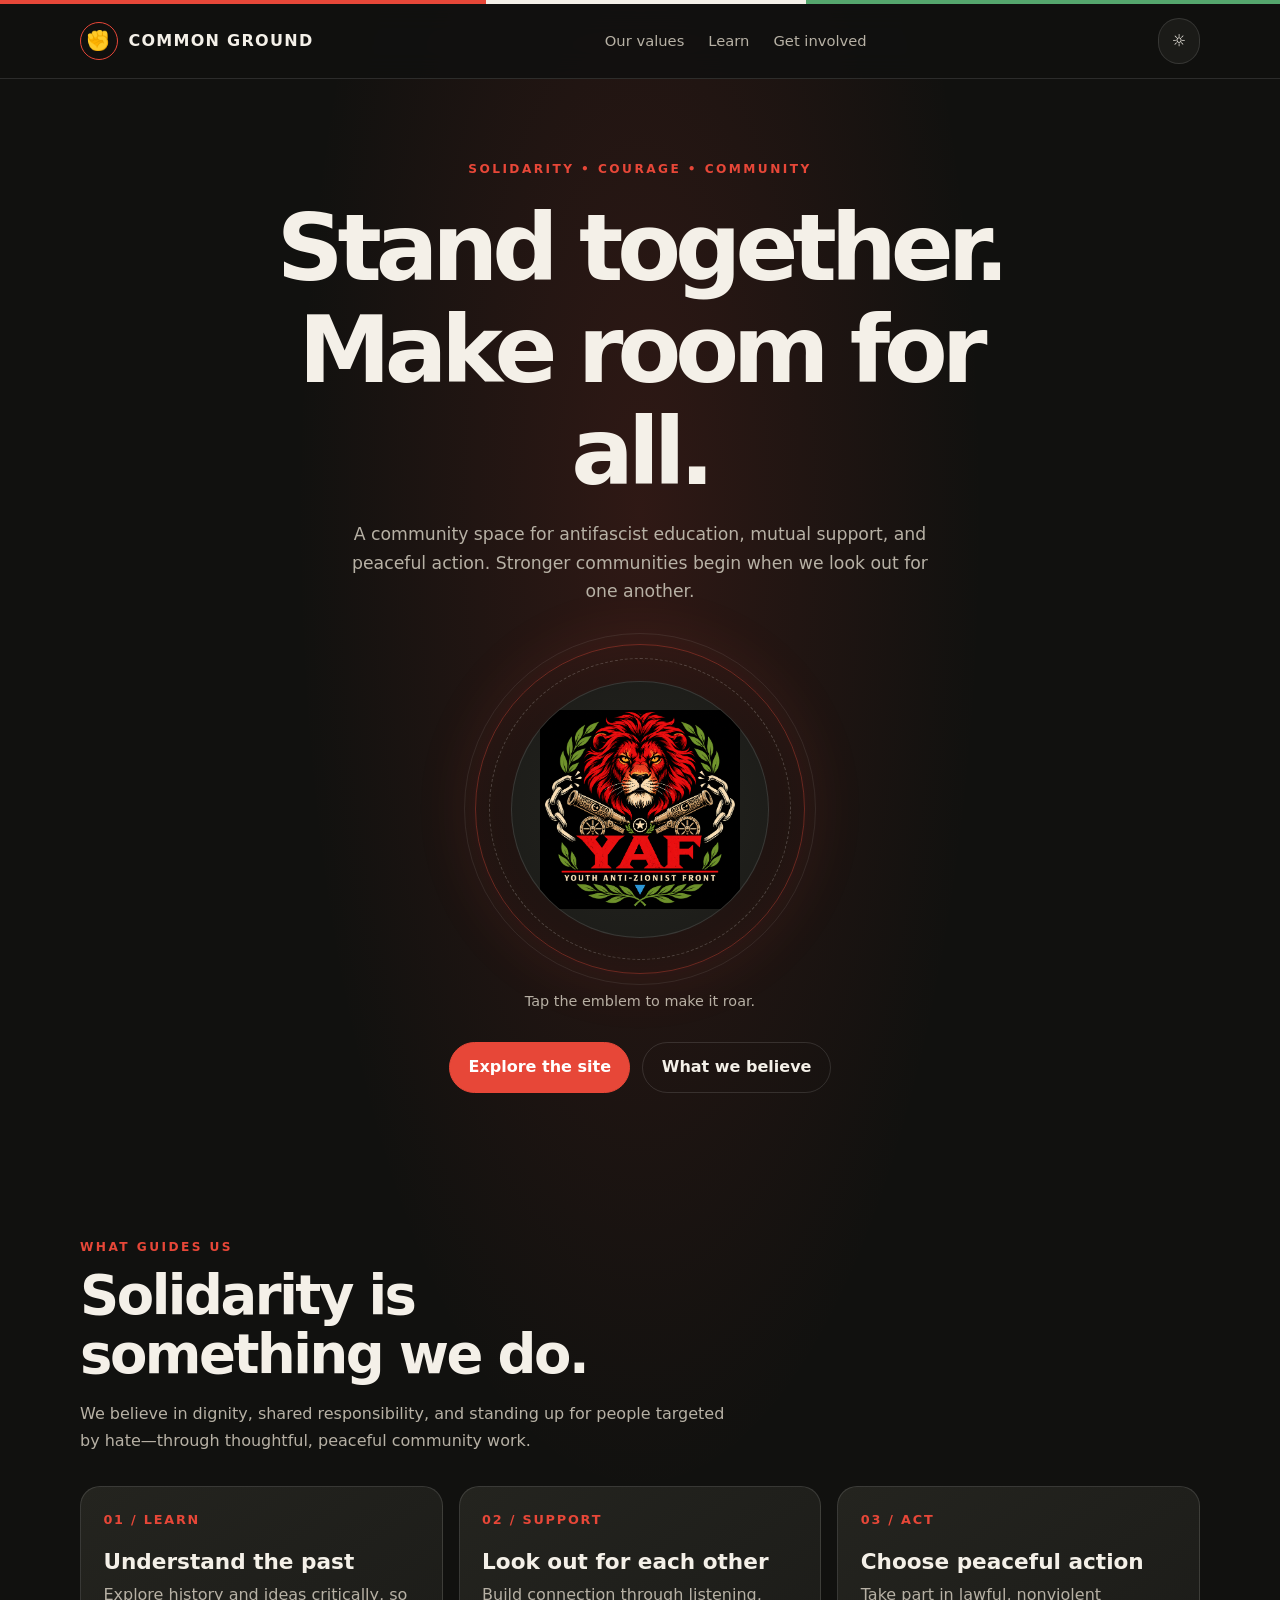
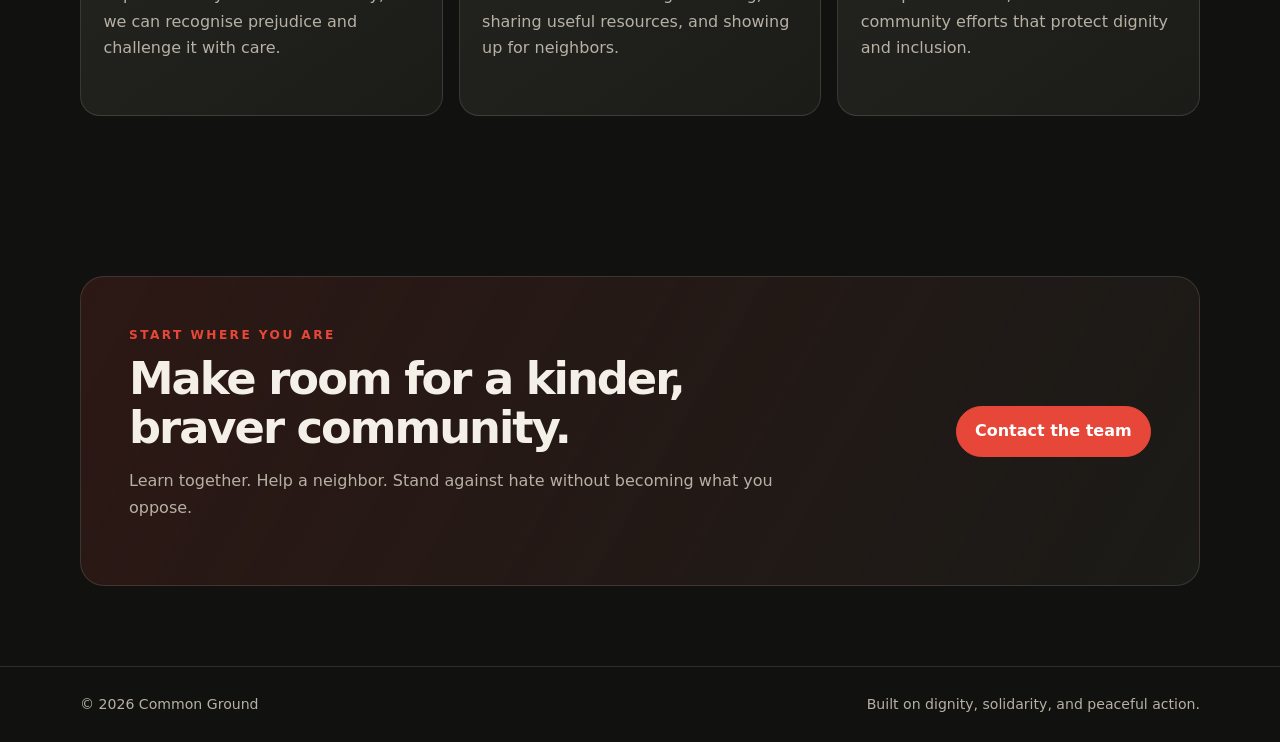
==== index.html @ 35db1503 "Déploiement initial YAF" ====
<!DOCTYPE html>
<html lang="en">
<head>
  <meta charset="UTF-8">
  <meta name="viewport" content="width=device-width, initial-scale=1">
  <meta name="theme-color" content="#11110f">
  <meta name="description" content="A community space for antifascist education, solidarity, and peaceful action.">
  <title>Common Ground — Stand Together</title>

  <style>
    :root {
      color-scheme: dark;
      --bg: #11110f;
      --surface: #1b1b18;
      --surface-light: #24241f;
      --text: #f4f0e8;
      --muted: #b7b1a5;
      --red: #e74738;
      --green: #55a66d;
      --blue: #73a9d8;
      --border: rgba(255,255,255,.12);
      --content: 1120px;
    }

    * { box-sizing: border-box; }

    html {
      scroll-behavior: smooth;
      scroll-padding-top: 90px;
    }

    body {
      margin: 0;
      background:
        radial-gradient(ellipse at 50% 22%, rgba(231,71,56,.14), transparent 38%),
        var(--bg);
      color: var(--text);
      font: 16px/1.65 system-ui, -apple-system, BlinkMacSystemFont, "Segoe UI", sans-serif;
      transition: background .25s, color .25s;
    }

    body.light {
      color-scheme: light;
      --bg: #f4f0e8;
      --surface: #fffdf8;
      --surface-light: #eee8dc;
      --text: #1d1c19;
      --muted: #625d54;
      --border: rgba(0,0,0,.14);
      background:
        radial-gradient(ellipse at 50% 22%, rgba(231,71,56,.12), transparent 38%),
        var(--bg);
    }

    a { color: inherit; }
    button { font: inherit; color: inherit; }

    .container {
      width: min(calc(100% - 2rem), 1120px);
      margin-inline: auto;
    }

    .top-line {
      height: 4px;
      background: linear-gradient(90deg, var(--red) 0 38%, var(--text) 38% 63%, var(--green) 63%);
    }

    header {
      position: sticky;
      top: 0;
      z-index: 10;
      background: color-mix(in srgb, var(--bg) 88%, transparent);
      border-bottom: 1px solid var(--border);
      backdrop-filter: blur(14px);
    }

    .nav {
      min-height: 74px;
      display: flex;
      align-items: center;
      justify-content: space-between;
      gap: 1rem;
    }

    .brand {
      display: inline-flex;
      align-items: center;
      gap: .65rem;
      font-weight: 900;
      letter-spacing: .08em;
      text-decoration: none;
      text-transform: uppercase;
    }

    .brand-mark {
      width: 38px;
      height: 38px;
      display: grid;
      place-items: center;
      border: 1px solid var(--red);
      border-radius: 50%;
      color: var(--red);
      font-size: 1.2rem;
    }

    .nav-links {
      display: flex;
      align-items: center;
      gap: 1.5rem;
    }

    .nav-links a {
      color: var(--muted);
      font-size: .92rem;
      text-decoration: none;
      transition: color .2s;
    }

    .nav-links a:hover { color: var(--text); }

    .nav-actions { display: flex; gap: .6rem; }

    .icon-button, .menu-button {
      min-width: 42px;
      min-height: 42px;
      padding: .55rem .8rem;
      border: 1px solid var(--border);
      border-radius: 999px;
      background: var(--surface);
      cursor: pointer;
    }

    .menu-button { display: none; }

    .hero {
      min-height: 680px;
      display: grid;
      place-items: center;
      text-align: center;
      padding: 5rem 0 4rem;
    }

    .hero-content { max-width: 800px; }

    .eyebrow {
      color: var(--red);
      font-size: .76rem;
      font-weight: 850;
      letter-spacing: .2em;
      text-transform: uppercase;
    }

    h1, h2, h3 { line-height: 1.1; }
    h1 {
      max-width: 760px;
      margin: 1.1rem auto;
      font-size: clamp(2.7rem, 8vw, 5.8rem);
      letter-spacing: -.065em;
    }

    .hero-copy {
      max-width: 610px;
      margin: 0 auto;
      color: var(--muted);
      font-size: 1.08rem;
    }

    .emblem-wrap {
      width: min(330px, 72vw);
      aspect-ratio: 1;
      margin: 2.4rem auto 1rem;
      position: relative;
      display: grid;
      place-items: center;
    }

    .emblem-ring {
      position: absolute;
      inset: 0;
      border: 1px solid rgba(231,71,56,.38);
      border-radius: 50%;
      box-shadow: 0 0 65px rgba(231,71,56,.12), inset 0 0 45px rgba(231,71,56,.06);
      animation: breathe 4s ease-in-out infinite;
    }

    .emblem-ring::before, .emblem-ring::after {
      content: "";
      position: absolute;
      inset: 13px;
      border: 1px dashed rgba(255,255,255,.2);
      border-radius: 50%;
    }

    .emblem-ring::after {
      inset: -12px;
      border: 1px solid rgba(255,255,255,.08);
    }

    .emblem-button {
      position: relative;
      width: 78%;
      height: 78%;
      display: grid;
      place-items: center;
      overflow: hidden;
      border: 1px solid var(--border);
      border-radius: 50%;
      background: radial-gradient(circle, var(--surface-light), var(--surface));
      cursor: pointer;
      transition: transform .35s, box-shadow .35s;
    }

    .emblem-button:hover {
      transform: scale(1.035);
      box-shadow: 0 0 40px rgba(231,71,56,.22);
    }

    .lion-image {
      width: 82%;
      height: 82%;
      object-fit: contain;
      transition: transform .6s cubic-bezier(.2,.8,.2,1);
    }

    .emblem-button.is-active .lion-image {
      transform: rotate(-8deg) scale(1.09);
    }

    #emblem-message {
      min-height: 1.7em;
      color: var(--muted);
      font-size: .9rem;
    }

    .hero-actions {
      display: flex;
      justify-content: center;
      flex-wrap: wrap;
      gap: .75rem;
      margin-top: 1.7rem;
    }

    .button {
      display: inline-flex;
      min-height: 48px;
      align-items: center;
      justify-content: center;
      padding: .7rem 1.15rem;
      border: 1px solid var(--border);
      border-radius: 999px;
      text-decoration: none;
      font-weight: 750;
      transition: transform .2s, background .2s;
    }

    .button:hover { transform: translateY(-2px); }

    .button.primary {
      border-color: var(--red);
      background: var(--red);
      color: white;
    }

    .section { padding: 5rem 0; }

    .section-heading {
      max-width: 650px;
      margin-bottom: 2rem;
    }

    .section-heading h2, .banner h2 {
      margin: .55rem 0;
      font-size: clamp(2rem, 5vw, 3.4rem);
      letter-spacing: -.045em;
    }

    .section-heading p, .banner p { color: var(--muted); }

    .cards {
      display: grid;
      grid-template-columns: repeat(3, 1fr);
      gap: 1rem;
    }

    .card {
      min-height: 230px;
      padding: 1.4rem;
      border: 1px solid var(--border);
      border-radius: 20px;
      background: linear-gradient(145deg, var(--surface-light), var(--surface));
    }

    .card-number {
      color: var(--red);
      font-size: .8rem;
      font-weight: 850;
      letter-spacing: .14em;
    }

    .card h3 { margin: 1.2rem 0 .55rem; font-size: 1.35rem; }
    .card p { margin: 0; color: var(--muted); }

    .banner {
      display: flex;
      align-items: center;
      justify-content: space-between;
      gap: 2rem;
      padding: clamp(1.5rem, 5vw, 3rem);
      border: 1px solid var(--border);
      border-radius: 24px;
      background: linear-gradient(120deg, rgba(231,71,56,.13), var(--surface));
    }

    .banner > div { max-width: 680px; }
    .banner h2 { font-size: clamp(1.8rem, 4vw, 2.8rem); }

    footer {
      padding: 1.6rem 0;
      border-top: 1px solid var(--border);
      color: var(--muted);
      font-size: .88rem;
    }

    .footer-inner {
      display: flex;
      justify-content: space-between;
      gap: 1rem;
    }

    @keyframes breathe {
      50% { transform: scale(1.025); opacity: .7; }
    }

    @media (max-width: 760px) {
      .menu-button { display: inline-block; }
      .nav-links {
        position: absolute;
        top: 74px;
        left: 0;
        right: 0;
        display: none;
        align-items: stretch;
        padding: 1rem;
        border-bottom: 1px solid var(--border);
        background: var(--bg);
      }
      .nav-links.open { display: grid; }
      .nav-links a { padding: .65rem; }
      .cards { grid-template-columns: 1fr; }
      .card { min-height: auto; }
      .banner { align-items: flex-start; flex-direction: column; }
      .footer-inner { flex-direction: column; }
      .hero { min-height: auto; padding: 4rem 0; }
    }

    @media (prefers-reduced-motion: reduce) {
      *, *::before, *::after {
        scroll-behavior: auto !important;
        animation-duration: .01ms !important;
        transition-duration: .01ms !important;
      }
    }
  </style>
</head>

<body>
  <div class="top-line"></div>

  <header>
    <nav class="nav container" aria-label="Main navigation">
      <a class="brand" href="#home">
        <span class="brand-mark" aria-hidden="true">✊</span>
        <span>Common Ground</span>
      </a>

      <div class="nav-links" id="site-menu">
        <a href="#about">Our values</a>
        <a href="#learn">Learn</a>
        <a href="#action">Get involved</a>
      </div>

      <div class="nav-actions">
        <button class="icon-button" id="theme-button" type="button" aria-label="Toggle light and dark theme">☼</button>
        <button class="menu-button" id="menu-button" type="button" aria-expanded="false" aria-controls="site-menu">Menu</button>
      </div>
    </nav>
  </header>

  <main>
    <section class="hero container" id="home">
      <div class="hero-content">
        <div class="eyebrow">Solidarity • Courage • Community</div>
        <h1>Stand together.<br>Make room for all.</h1>
        <p class="hero-copy">
          A community space for antifascist education, mutual support, and peaceful action.
          Stronger communities begin when we look out for one another.
        </p>

        <div class="emblem-wrap" aria-label="Interactive lion emblem">
          <div class="emblem-ring" aria-hidden="true"></div>
          <button class="emblem-button" id="lion-button" type="button" aria-label="Activate the lion emblem">
            <img class="lion-image" src="antifa-lion.png" alt="Antifascist lion emblem">
          </button>
        </div>

        <p id="emblem-message" aria-live="polite">Tap the emblem to make it roar.</p>

        <div class="hero-actions">
          <a class="button primary" href="#learn">Explore the site</a>
          <a class="button" href="#about">What we believe</a>
        </div>
      </div>
    </section>

    <section class="section container" id="about">
      <div class="section-heading">
        <div class="eyebrow">What guides us</div>
        <h2>Solidarity is something we do.</h2>
        <p>We believe in dignity, shared responsibility, and standing up for people targeted by hate—through thoughtful, peaceful community work.</p>
      </div>

      <div class="cards" id="learn">
        <article class="card">
          <div class="card-number">01 / LEARN</div>
          <h3>Understand the past</h3>
          <p>Explore history and ideas critically, so we can recognise prejudice and challenge it with care.</p>
        </article>
        <article class="card">
          <div class="card-number">02 / SUPPORT</div>
          <h3>Look out for each other</h3>
          <p>Build connection through listening, sharing useful resources, and showing up for neighbors.</p>
        </article>
        <article class="card">
          <div class="card-number">03 / ACT</div>
          <h3>Choose peaceful action</h3>
          <p>Take part in lawful, nonviolent community efforts that protect dignity and inclusion.</p>
        </article>
      </div>
    </section>

    <section class="section container" id="action">
      <div class="banner">
        <div>
          <div class="eyebrow">Start where you are</div>
          <h2>Make room for a kinder, braver community.</h2>
          <p>Learn together. Help a neighbor. Stand against hate without becoming what you oppose.</p>
        </div>
        <a class="button primary" href="mailto:hello@example.org">Contact the team</a>
      </div>
    </section>
  </main>

  <footer>
    <div class="container footer-inner">
      <span>© <span id="year"></span> Common Ground</span>
      <span>Built on dignity, solidarity, and peaceful action.</span>
    </div>
  </footer>

  <script>
    const menuButton = document.querySelector("#menu-button");
    const menu = document.querySelector("#site-menu");
    const themeButton = document.querySelector("#theme-button");
    const lionButton = document.querySelector("#lion-button");
    const emblemMessage = document.querySelector("#emblem-message");

    menuButton.addEventListener("click", () => {
      const isOpen = menuButton.getAttribute("aria-expanded") === "true";
      menuButton.setAttribute("aria-expanded", String(!isOpen));
      menu.classList.toggle("open", !isOpen);
      menuButton.textContent = isOpen ? "Menu" : "Close";
    });

    menu.querySelectorAll("a").forEach((link) => {
      link.addEventListener("click", () => {
        menu.classList.remove("open");
        menuButton.setAttribute("aria-expanded", "false");
        menuButton.textContent = "Menu";
      });
    });

    themeButton.addEventListener("click", () => {
      document.body.classList.toggle("light");
      themeButton.textContent = document.body.classList.contains("light") ? "☾" : "☼";
    });

    lionButton.addEventListener("click", () => {
      const active = lionButton.classList.toggle("is-active");
      emblemMessage.textContent = active
        ? "Courage grows when we stand together."
        : "Tap the emblem to make it roar.";
    });

    document.querySelector("#year").textContent = new Date().getFullYear();
  </script>
</body>
</html>
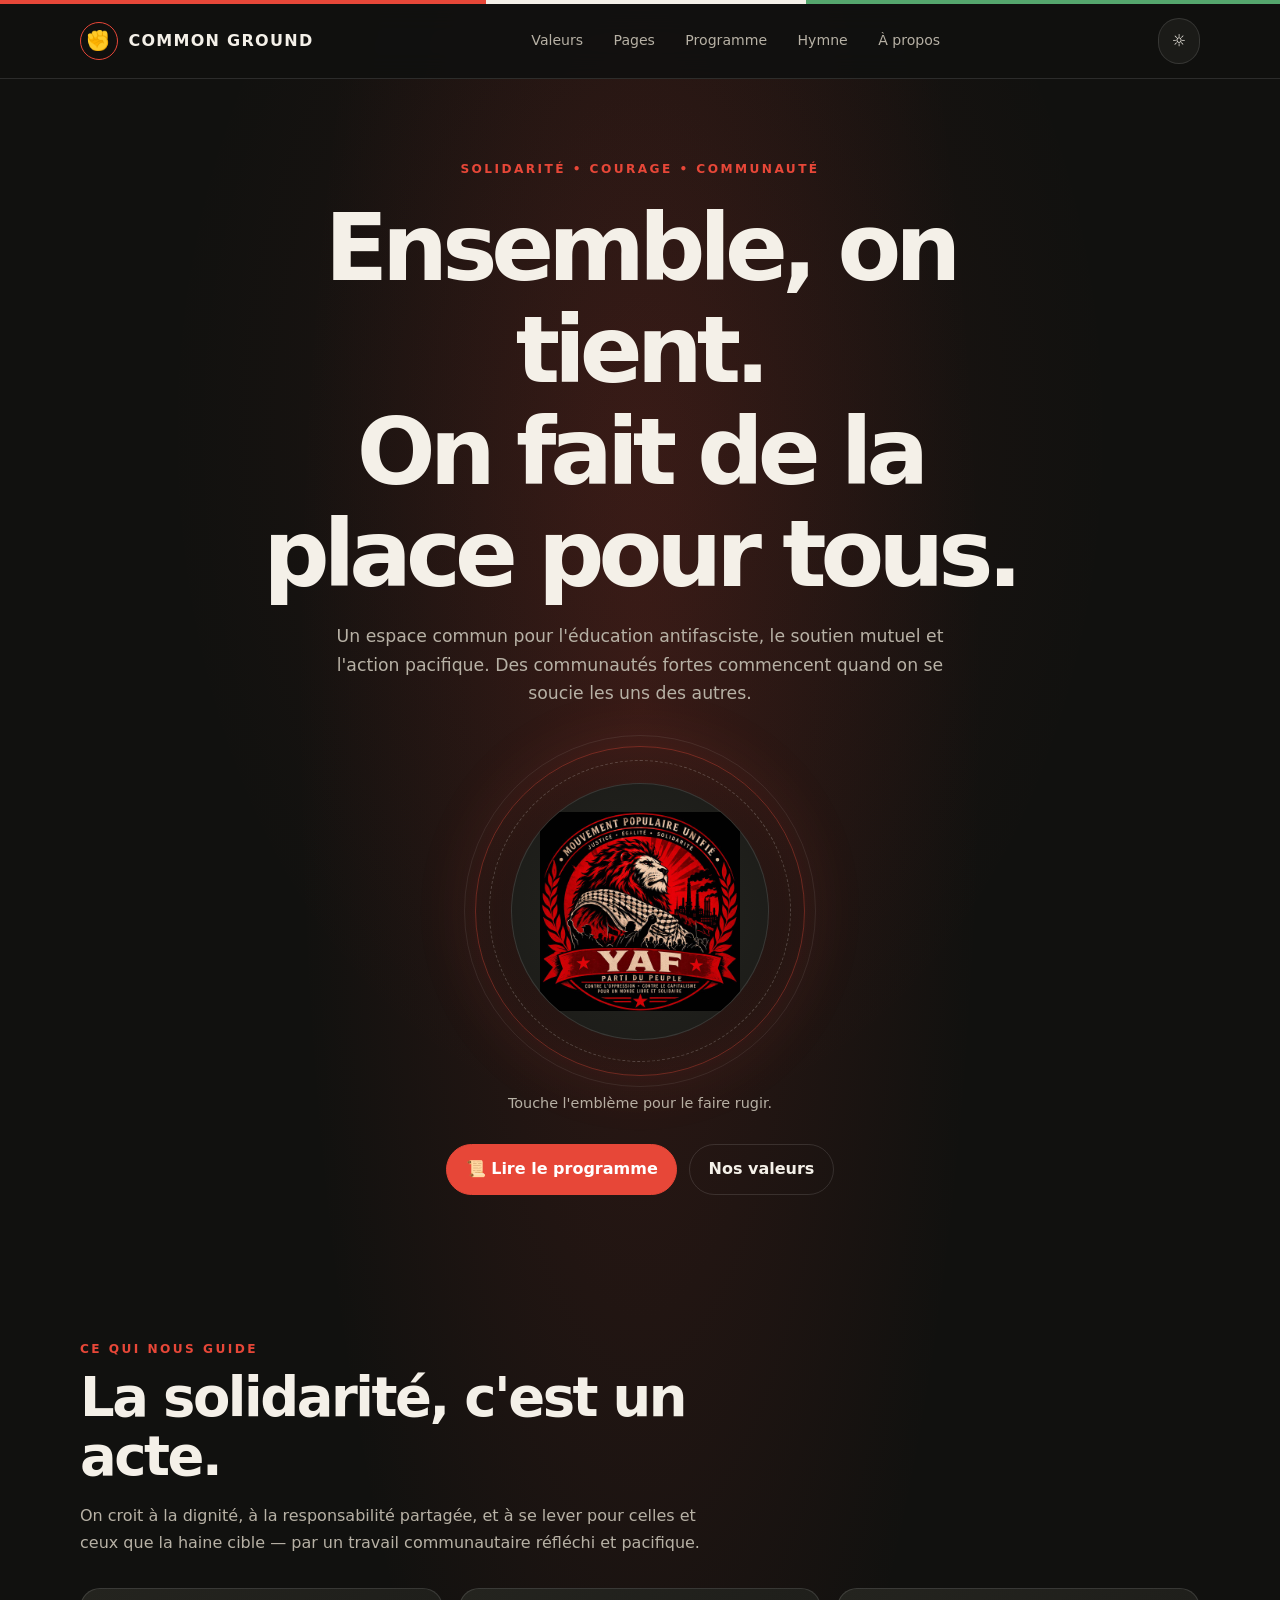
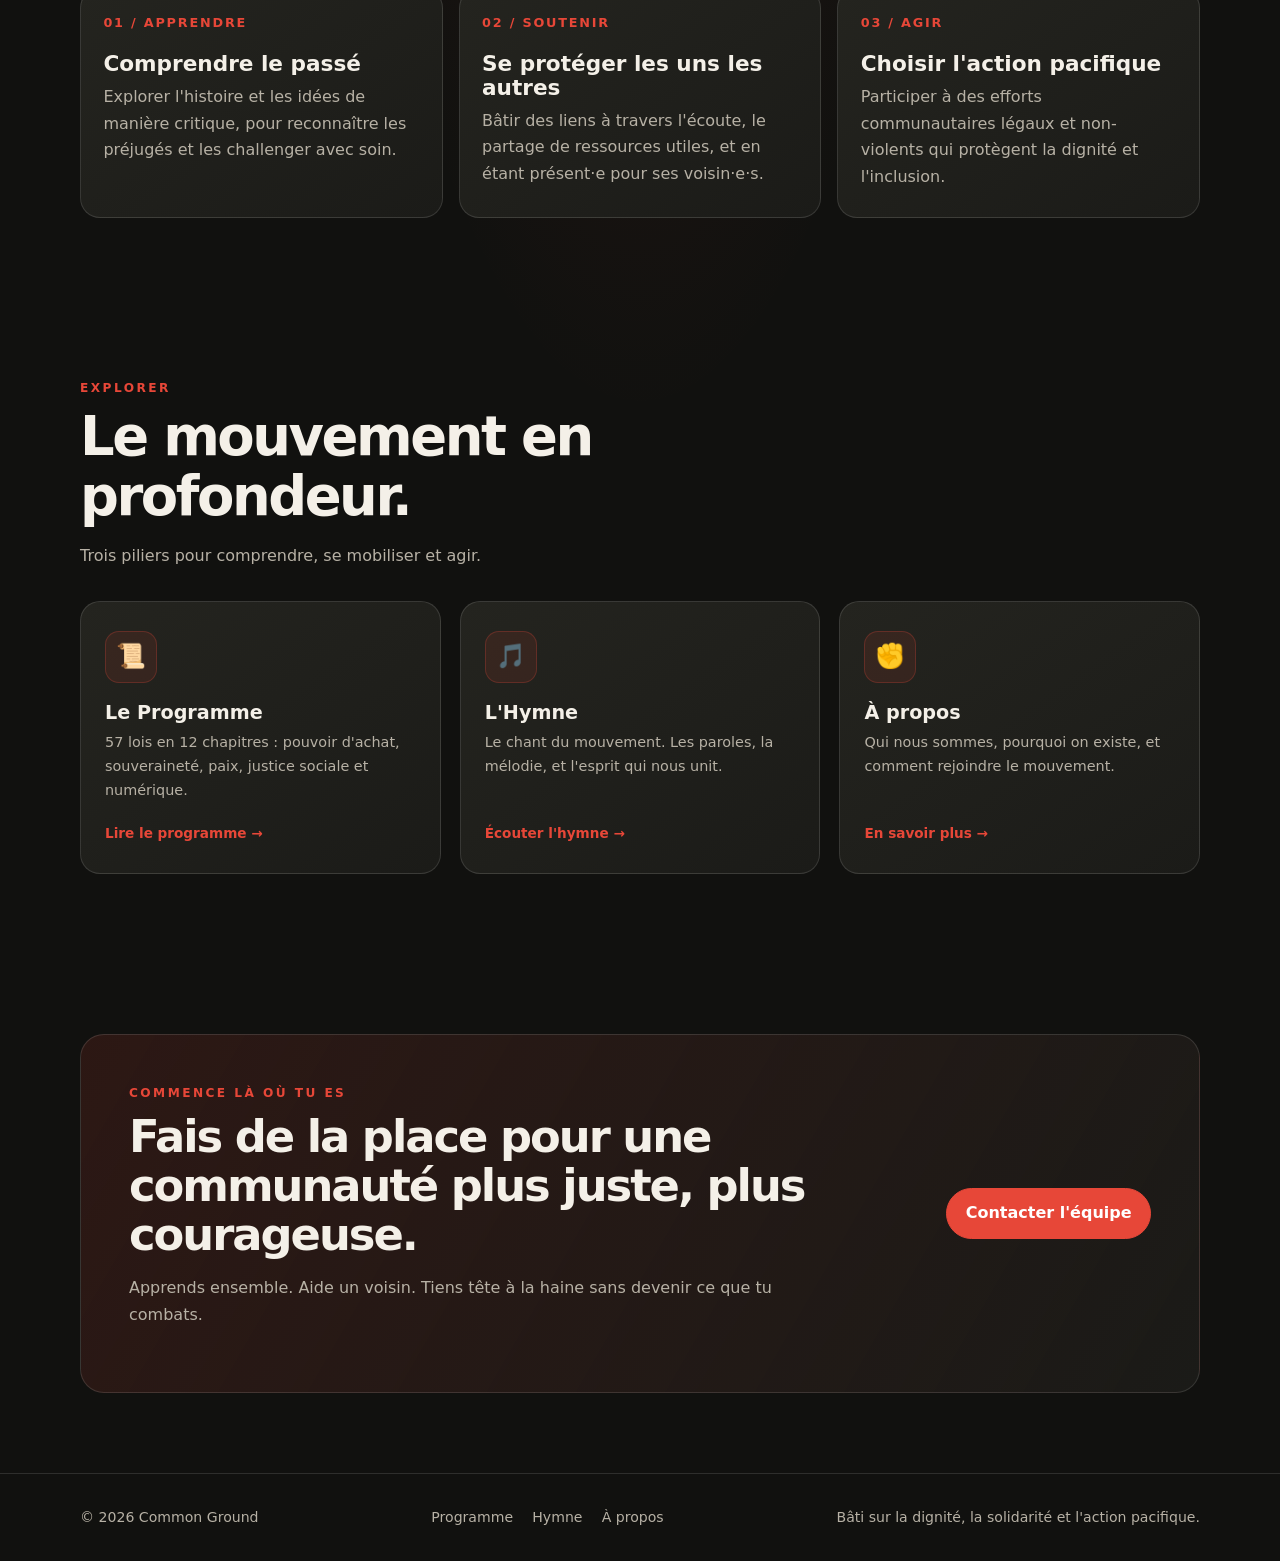
==== commit 05459c76: "Update index.html: FR, liens programme/hymne/apropos, animations" ====
--- a/index.html
+++ b/index.html
@@ -1,10 +1,10 @@
 <!DOCTYPE html>
-<html lang="en">
+<html lang="fr">
 <head>
   <meta charset="UTF-8">
   <meta name="viewport" content="width=device-width, initial-scale=1">
   <meta name="theme-color" content="#11110f">
-  <meta name="description" content="A community space for antifascist education, solidarity, and peaceful action.">
+  <meta name="description" content="Un espace commun pour l'éducation antifasciste, la solidarité et l'action pacifique.">
   <title>Common Ground — Stand Together</title>
 
   <style>
@@ -20,14 +20,12 @@
       --blue: #73a9d8;
       --border: rgba(255,255,255,.12);
       --content: 1120px;
+      --radius: 20px;
     }
 
     * { box-sizing: border-box; }
 
-    html {
-      scroll-behavior: smooth;
-      scroll-padding-top: 90px;
-    }
+    html { scroll-behavior: smooth; scroll-padding-top: 90px; }
 
     body {
       margin: 0;
@@ -37,6 +35,7 @@
       color: var(--text);
       font: 16px/1.65 system-ui, -apple-system, BlinkMacSystemFont, "Segoe UI", sans-serif;
       transition: background .25s, color .25s;
+      overflow-x: hidden;
     }
 
     body.light {
@@ -55,6 +54,15 @@
     a { color: inherit; }
     button { font: inherit; color: inherit; }
 
+    /* PROGRESS BAR */
+    .progress-bar {
+      position: fixed; top: 0; left: 0;
+      height: 3px; width: 0%;
+      background: linear-gradient(90deg, var(--red), var(--green));
+      z-index: 9999;
+      transition: width 0.1s linear;
+    }
+
     .container {
       width: min(calc(100% - 2rem), 1120px);
       margin-inline: auto;
@@ -66,9 +74,7 @@
     }
 
     header {
-      position: sticky;
-      top: 0;
-      z-index: 10;
+      position: sticky; top: 0; z-index: 10;
       background: color-mix(in srgb, var(--bg) 88%, transparent);
       border-bottom: 1px solid var(--border);
       backdrop-filter: blur(14px);
@@ -76,78 +82,71 @@
 
     .nav {
       min-height: 74px;
-      display: flex;
-      align-items: center;
-      justify-content: space-between;
-      gap: 1rem;
+      display: flex; align-items: center;
+      justify-content: space-between; gap: 1rem;
     }
 
     .brand {
-      display: inline-flex;
-      align-items: center;
-      gap: .65rem;
-      font-weight: 900;
-      letter-spacing: .08em;
-      text-decoration: none;
-      text-transform: uppercase;
+      display: inline-flex; align-items: center; gap: .65rem;
+      font-weight: 900; letter-spacing: .08em;
+      text-decoration: none; text-transform: uppercase;
     }
 
     .brand-mark {
-      width: 38px;
-      height: 38px;
-      display: grid;
-      place-items: center;
-      border: 1px solid var(--red);
-      border-radius: 50%;
-      color: var(--red);
-      font-size: 1.2rem;
+      width: 38px; height: 38px;
+      display: grid; place-items: center;
+      border: 1px solid var(--red); border-radius: 50%;
+      color: var(--red); font-size: 1.2rem;
     }
 
     .nav-links {
-      display: flex;
-      align-items: center;
-      gap: 1.5rem;
+      display: flex; align-items: center; gap: .3rem;
     }
 
     .nav-links a {
-      color: var(--muted);
-      font-size: .92rem;
-      text-decoration: none;
-      transition: color .2s;
-    }
-
-    .nav-links a:hover { color: var(--text); }
+      color: var(--muted); font-size: .88rem;
+      text-decoration: none; transition: color .2s, background .2s;
+      padding: .4rem .8rem; border-radius: 8px;
+    }
+    .nav-links a:hover { color: var(--text); background: var(--surface-light); }
 
     .nav-actions { display: flex; gap: .6rem; }
 
     .icon-button, .menu-button {
-      min-width: 42px;
-      min-height: 42px;
+      min-width: 42px; min-height: 42px;
       padding: .55rem .8rem;
-      border: 1px solid var(--border);
-      border-radius: 999px;
-      background: var(--surface);
-      cursor: pointer;
+      border: 1px solid var(--border); border-radius: 999px;
+      background: var(--surface); cursor: pointer;
     }
 
     .menu-button { display: none; }
 
+    /* HERO */
     .hero {
-      min-height: 680px;
-      display: grid;
-      place-items: center;
-      text-align: center;
-      padding: 5rem 0 4rem;
-    }
-
-    .hero-content { max-width: 800px; }
+      min-height: 720px;
+      display: grid; place-items: center;
+      text-align: center; padding: 5rem 0 4rem;
+      position: relative;
+    }
+
+    .hero::before {
+      content: '';
+      position: absolute; inset: 0;
+      background: radial-gradient(ellipse at 50% 30%, rgba(231,71,56,.08) 0%, transparent 60%);
+      animation: heroPulse 6s ease-in-out infinite alternate;
+    }
+
+    @keyframes heroPulse {
+      0% { opacity: .5; transform: scale(1); }
+      100% { opacity: 1; transform: scale(1.05); }
+    }
+
+    .hero-content { max-width: 800px; position: relative; z-index: 2; }
 
     .eyebrow {
       color: var(--red);
-      font-size: .76rem;
-      font-weight: 850;
-      letter-spacing: .2em;
-      text-transform: uppercase;
+      font-size: .76rem; font-weight: 850;
+      letter-spacing: .2em; text-transform: uppercase;
     }
 
     h1, h2, h3 { line-height: 1.1; }
@@ -156,6 +155,7 @@
       margin: 1.1rem auto;
       font-size: clamp(2.7rem, 8vw, 5.8rem);
       letter-spacing: -.065em;
+      animation: fadeUp .8s ease both;
     }
 
     .hero-copy {
@@ -163,20 +163,26 @@
       margin: 0 auto;
       color: var(--muted);
       font-size: 1.08rem;
-    }
-
+      animation: fadeUp .8s ease .2s both;
+    }
+
+    @keyframes fadeUp {
+      from { opacity: 0; transform: translateY(25px); }
+      to { opacity: 1; transform: translateY(0); }
+    }
+
+    /* EMBLEM */
     .emblem-wrap {
       width: min(330px, 72vw);
       aspect-ratio: 1;
       margin: 2.4rem auto 1rem;
       position: relative;
-      display: grid;
-      place-items: center;
+      display: grid; place-items: center;
+      animation: fadeUp .8s ease .4s both;
     }
 
     .emblem-ring {
-      position: absolute;
-      inset: 0;
+      position: absolute; inset: 0;
       border: 1px solid rgba(231,71,56,.38);
       border-radius: 50%;
       box-shadow: 0 0 65px rgba(231,71,56,.12), inset 0 0 45px rgba(231,71,56,.06);
@@ -185,8 +191,7 @@
 
     .emblem-ring::before, .emblem-ring::after {
       content: "";
-      position: absolute;
-      inset: 13px;
+      position: absolute; inset: 13px;
       border: 1px dashed rgba(255,255,255,.2);
       border-radius: 50%;
     }
@@ -198,13 +203,10 @@
 
     .emblem-button {
       position: relative;
-      width: 78%;
-      height: 78%;
-      display: grid;
-      place-items: center;
+      width: 78%; height: 78%;
+      display: grid; place-items: center;
       overflow: hidden;
-      border: 1px solid var(--border);
-      border-radius: 50%;
+      border: 1px solid var(--border); border-radius: 50%;
       background: radial-gradient(circle, var(--surface-light), var(--surface));
       cursor: pointer;
       transition: transform .35s, box-shadow .35s;
@@ -216,8 +218,7 @@
     }
 
     .lion-image {
-      width: 82%;
-      height: 82%;
+      width: 82%; height: 82%;
       object-fit: contain;
       transition: transform .6s cubic-bezier(.2,.8,.2,1);
     }
@@ -233,34 +234,32 @@
     }
 
     .hero-actions {
-      display: flex;
-      justify-content: center;
-      flex-wrap: wrap;
-      gap: .75rem;
+      display: flex; justify-content: center;
+      flex-wrap: wrap; gap: .75rem;
       margin-top: 1.7rem;
+      animation: fadeUp .8s ease .6s both;
     }
 
     .button {
       display: inline-flex;
       min-height: 48px;
-      align-items: center;
-      justify-content: center;
+      align-items: center; justify-content: center;
       padding: .7rem 1.15rem;
       border: 1px solid var(--border);
       border-radius: 999px;
-      text-decoration: none;
-      font-weight: 750;
-      transition: transform .2s, background .2s;
-    }
-
-    .button:hover { transform: translateY(-2px); }
+      text-decoration: none; font-weight: 750;
+      transition: transform .2s, background .2s, box-shadow .2s;
+    }
+    .button:hover { transform: translateY(-2px); box-shadow: 0 4px 20px rgba(0,0,0,.2); }
 
     .button.primary {
       border-color: var(--red);
       background: var(--red);
       color: white;
     }
-
+    .button.primary:hover { box-shadow: 0 4px 25px rgba(231,71,56,.3); }
+
+    /* SECTIONS */
     .section { padding: 5rem 0; }
 
     .section-heading {
@@ -276,6 +275,7 @@
 
     .section-heading p, .banner p { color: var(--muted); }
 
+    /* VALUE CARDS */
     .cards {
       display: grid;
       grid-template-columns: repeat(3, 1fr);
@@ -286,20 +286,99 @@
       min-height: 230px;
       padding: 1.4rem;
       border: 1px solid var(--border);
-      border-radius: 20px;
+      border-radius: var(--radius);
       background: linear-gradient(145deg, var(--surface-light), var(--surface));
+      transition: transform .3s, border-color .3s, box-shadow .3s;
+      opacity: 0;
+      transform: translateY(30px);
+    }
+
+    .card.visible {
+      opacity: 1;
+      transform: translateY(0);
+    }
+
+    .card:hover {
+      transform: translateY(-4px);
+      border-color: rgba(231,71,56,.3);
+      box-shadow: 0 10px 40px rgba(0,0,0,.2);
     }
 
     .card-number {
       color: var(--red);
-      font-size: .8rem;
-      font-weight: 850;
+      font-size: .8rem; font-weight: 850;
       letter-spacing: .14em;
     }
 
     .card h3 { margin: 1.2rem 0 .55rem; font-size: 1.35rem; }
     .card p { margin: 0; color: var(--muted); }
 
+    /* PAGE LINKS SECTION */
+    .page-links {
+      display: grid;
+      grid-template-columns: repeat(3, 1fr);
+      gap: 1.2rem;
+      margin-top: 1rem;
+    }
+
+    .page-link {
+      display: flex; flex-direction: column;
+      align-items: flex-start;
+      padding: 1.8rem 1.5rem;
+      border: 1px solid var(--border);
+      border-radius: var(--radius);
+      background: linear-gradient(145deg, var(--surface-light), var(--surface));
+      text-decoration: none;
+      transition: all .3s;
+      opacity: 0;
+      transform: translateY(30px);
+    }
+
+    .page-link.visible {
+      opacity: 1;
+      transform: translateY(0);
+    }
+
+    .page-link:hover {
+      transform: translateY(-6px);
+      border-color: var(--red);
+      box-shadow: 0 12px 40px rgba(231,71,56,.15);
+    }
+
+    .page-link-icon {
+      width: 52px; height: 52px;
+      display: grid; place-items: center;
+      border-radius: 14px;
+      background: rgba(231,71,56,.1);
+      border: 1px solid rgba(231,71,56,.25);
+      font-size: 1.5rem;
+      margin-bottom: 1.2rem;
+    }
+
+    .page-link h3 {
+      margin: 0 0 .5rem;
+      font-size: 1.2rem;
+      color: var(--text);
+    }
+
+    .page-link p {
+      margin: 0;
+      color: var(--muted);
+      font-size: .9rem;
+      flex: 1;
+    }
+
+    .page-link .arrow {
+      margin-top: 1.2rem;
+      color: var(--red);
+      font-weight: 700;
+      font-size: .85rem;
+      transition: transform .3s;
+    }
+
+    .page-link:hover .arrow { transform: translateX(6px); }
+
+    /* BANNER */
     .banner {
       display: flex;
       align-items: center;
@@ -314,8 +393,9 @@
     .banner > div { max-width: 680px; }
     .banner h2 { font-size: clamp(1.8rem, 4vw, 2.8rem); }
 
+    /* FOOTER */
     footer {
-      padding: 1.6rem 0;
+      padding: 2rem 0;
       border-top: 1px solid var(--border);
       color: var(--muted);
       font-size: .88rem;
@@ -324,32 +404,44 @@
     .footer-inner {
       display: flex;
       justify-content: space-between;
+      align-items: center;
       gap: 1rem;
     }
 
+    .footer-links {
+      display: flex; gap: 1.2rem;
+    }
+    .footer-links a {
+      color: var(--muted); text-decoration: none;
+      transition: color .2s;
+    }
+    .footer-links a:hover { color: var(--red); }
+
+    /* ANIMATIONS */
     @keyframes breathe {
       50% { transform: scale(1.025); opacity: .7; }
     }
 
+    /* RESPONSIVE */
     @media (max-width: 760px) {
       .menu-button { display: inline-block; }
       .nav-links {
         position: absolute;
-        top: 74px;
-        left: 0;
-        right: 0;
+        top: 74px; left: 0; right: 0;
         display: none;
         align-items: stretch;
         padding: 1rem;
         border-bottom: 1px solid var(--border);
         background: var(--bg);
+        flex-direction: column;
       }
-      .nav-links.open { display: grid; }
+      .nav-links.open { display: flex; }
       .nav-links a { padding: .65rem; }
       .cards { grid-template-columns: 1fr; }
+      .page-links { grid-template-columns: 1fr; }
       .card { min-height: auto; }
       .banner { align-items: flex-start; flex-direction: column; }
-      .footer-inner { flex-direction: column; }
+      .footer-inner { flex-direction: column; text-align: center; }
       .hero { min-height: auto; padding: 4rem 0; }
     }
 
@@ -364,6 +456,7 @@
 </head>
 
 <body>
+  <div class="progress-bar" id="progressBar"></div>
   <div class="top-line"></div>
 
   <header>
@@ -374,9 +467,11 @@
       </a>
 
       <div class="nav-links" id="site-menu">
-        <a href="#about">Our values</a>
-        <a href="#learn">Learn</a>
-        <a href="#action">Get involved</a>
+        <a href="#about">Valeurs</a>
+        <a href="#pages">Pages</a>
+        <a href="programme.html">Programme</a>
+        <a href="hymne.html">Hymne</a>
+        <a href="apropos.html">À propos</a>
       </div>
 
       <div class="nav-actions">
@@ -387,65 +482,98 @@
   </header>
 
   <main>
+    <!-- HERO -->
     <section class="hero container" id="home">
       <div class="hero-content">
-        <div class="eyebrow">Solidarity • Courage • Community</div>
-        <h1>Stand together.<br>Make room for all.</h1>
+        <div class="eyebrow">Solidarité • Courage • Communauté</div>
+        <h1>Ensemble, on tient.<br>On fait de la place pour tous.</h1>
         <p class="hero-copy">
-          A community space for antifascist education, mutual support, and peaceful action.
-          Stronger communities begin when we look out for one another.
+          Un espace commun pour l'éducation antifasciste, le soutien mutuel et l'action pacifique.
+          Des communautés fortes commencent quand on se soucie les uns des autres.
         </p>
 
-        <div class="emblem-wrap" aria-label="Interactive lion emblem">
+        <div class="emblem-wrap" aria-label="Emblème du lion interactif">
           <div class="emblem-ring" aria-hidden="true"></div>
-          <button class="emblem-button" id="lion-button" type="button" aria-label="Activate the lion emblem">
-            <img class="lion-image" src="antifa-lion.png" alt="Antifascist lion emblem">
+          <button class="emblem-button" id="lion-button" type="button" aria-label="Activer l'emblème du lion">
+            <img class="lion-image" src="antifa-lion.jpg" alt="Emblème du lion antifasciste">
           </button>
         </div>
 
-        <p id="emblem-message" aria-live="polite">Tap the emblem to make it roar.</p>
+        <p id="emblem-message" aria-live="polite">Touche l'emblème pour le faire rugir.</p>
 
         <div class="hero-actions">
-          <a class="button primary" href="#learn">Explore the site</a>
-          <a class="button" href="#about">What we believe</a>
+          <a class="button primary" href="programme.html">📜 Lire le programme</a>
+          <a class="button" href="#about">Nos valeurs</a>
         </div>
       </div>
     </section>
 
+    <!-- VALEURS -->
     <section class="section container" id="about">
       <div class="section-heading">
-        <div class="eyebrow">What guides us</div>
-        <h2>Solidarity is something we do.</h2>
-        <p>We believe in dignity, shared responsibility, and standing up for people targeted by hate—through thoughtful, peaceful community work.</p>
-      </div>
-
-      <div class="cards" id="learn">
+        <div class="eyebrow">Ce qui nous guide</div>
+        <h2>La solidarité, c'est un acte.</h2>
+        <p>On croit à la dignité, à la responsabilité partagée, et à se lever pour celles et ceux que la haine cible — par un travail communautaire réfléchi et pacifique.</p>
+      </div>
+
+      <div class="cards">
         <article class="card">
-          <div class="card-number">01 / LEARN</div>
-          <h3>Understand the past</h3>
-          <p>Explore history and ideas critically, so we can recognise prejudice and challenge it with care.</p>
+          <div class="card-number">01 / APPRENDRE</div>
+          <h3>Comprendre le passé</h3>
+          <p>Explorer l'histoire et les idées de manière critique, pour reconnaître les préjugés et les challenger avec soin.</p>
         </article>
         <article class="card">
-          <div class="card-number">02 / SUPPORT</div>
-          <h3>Look out for each other</h3>
-          <p>Build connection through listening, sharing useful resources, and showing up for neighbors.</p>
+          <div class="card-number">02 / SOUTENIR</div>
+          <h3>Se protéger les uns les autres</h3>
+          <p>Bâtir des liens à travers l'écoute, le partage de ressources utiles, et en étant présent·e pour ses voisin·e·s.</p>
         </article>
         <article class="card">
-          <div class="card-number">03 / ACT</div>
-          <h3>Choose peaceful action</h3>
-          <p>Take part in lawful, nonviolent community efforts that protect dignity and inclusion.</p>
+          <div class="card-number">03 / AGIR</div>
+          <h3>Choisir l'action pacifique</h3>
+          <p>Participer à des efforts communautaires légaux et non-violents qui protègent la dignité et l'inclusion.</p>
         </article>
       </div>
     </section>
 
+    <!-- PAGES -->
+    <section class="section container" id="pages">
+      <div class="section-heading">
+        <div class="eyebrow">Explorer</div>
+        <h2>Le mouvement en profondeur.</h2>
+        <p>Trois piliers pour comprendre, se mobiliser et agir.</p>
+      </div>
+
+      <div class="page-links">
+        <a class="page-link" href="programme.html">
+          <div class="page-link-icon">📜</div>
+          <h3>Le Programme</h3>
+          <p>57 lois en 12 chapitres : pouvoir d'achat, souveraineté, paix, justice sociale et numérique.</p>
+          <span class="arrow">Lire le programme →</span>
+        </a>
+        <a class="page-link" href="hymne.html">
+          <div class="page-link-icon">🎵</div>
+          <h3>L'Hymne</h3>
+          <p>Le chant du mouvement. Les paroles, la mélodie, et l'esprit qui nous unit.</p>
+          <span class="arrow">Écouter l'hymne →</span>
+        </a>
+        <a class="page-link" href="apropos.html">
+          <div class="page-link-icon">✊</div>
+          <h3>À propos</h3>
+          <p>Qui nous sommes, pourquoi on existe, et comment rejoindre le mouvement.</p>
+          <span class="arrow">En savoir plus →</span>
+        </a>
+      </div>
+    </section>
+
+    <!-- BANNER -->
     <section class="section container" id="action">
       <div class="banner">
         <div>
-          <div class="eyebrow">Start where you are</div>
-          <h2>Make room for a kinder, braver community.</h2>
-          <p>Learn together. Help a neighbor. Stand against hate without becoming what you oppose.</p>
+          <div class="eyebrow">Commence là où tu es</div>
+          <h2>Fais de la place pour une communauté plus juste, plus courageuse.</h2>
+          <p>Apprends ensemble. Aide un voisin. Tiens tête à la haine sans devenir ce que tu combats.</p>
         </div>
-        <a class="button primary" href="mailto:hello@example.org">Contact the team</a>
+        <a class="button primary" href="mailto:hello@example.org">Contacter l'équipe</a>
       </div>
     </section>
   </main>
@@ -453,22 +581,33 @@
   <footer>
     <div class="container footer-inner">
       <span>© <span id="year"></span> Common Ground</span>
-      <span>Built on dignity, solidarity, and peaceful action.</span>
+      <div class="footer-links">
+        <a href="programme.html">Programme</a>
+        <a href="hymne.html">Hymne</a>
+        <a href="apropos.html">À propos</a>
+      </div>
+      <span>Bâti sur la dignité, la solidarité et l'action pacifique.</span>
     </div>
   </footer>
 
   <script>
+    // Progress bar
+    const progressBar = document.getElementById('progressBar');
+    window.addEventListener('scroll', () => {
+      const s = window.scrollY;
+      const h = document.documentElement.scrollHeight - window.innerHeight;
+      progressBar.style.width = (s / h * 100) + '%';
+    }, { passive: true });
+
+    // Mobile menu
     const menuButton = document.querySelector("#menu-button");
     const menu = document.querySelector("#site-menu");
-    const themeButton = document.querySelector("#theme-button");
-    const lionButton = document.querySelector("#lion-button");
-    const emblemMessage = document.querySelector("#emblem-message");
 
     menuButton.addEventListener("click", () => {
       const isOpen = menuButton.getAttribute("aria-expanded") === "true";
       menuButton.setAttribute("aria-expanded", String(!isOpen));
       menu.classList.toggle("open", !isOpen);
-      menuButton.textContent = isOpen ? "Menu" : "Close";
+      menuButton.textContent = isOpen ? "Menu" : "Fermer";
     });
 
     menu.querySelectorAll("a").forEach((link) => {
@@ -479,19 +618,38 @@
       });
     });
 
+    // Theme toggle
+    const themeButton = document.querySelector("#theme-button");
     themeButton.addEventListener("click", () => {
       document.body.classList.toggle("light");
       themeButton.textContent = document.body.classList.contains("light") ? "☾" : "☼";
     });
 
+    // Lion emblem
+    const lionButton = document.querySelector("#lion-button");
+    const emblemMessage = document.querySelector("#emblem-message");
+
     lionButton.addEventListener("click", () => {
       const active = lionButton.classList.toggle("is-active");
       emblemMessage.textContent = active
-        ? "Courage grows when we stand together."
-        : "Tap the emblem to make it roar.";
+        ? "Le courage grandit quand on se tient ensemble."
+        : "Touche l'emblème pour le faire rugir.";
     });
 
+    // Scroll reveal for cards and page-links
+    const revealElements = document.querySelectorAll('.card, .page-link');
+    const revealObs = new IntersectionObserver(entries => {
+      entries.forEach((entry, i) => {
+        if (entry.isIntersecting) {
+          setTimeout(() => entry.target.classList.add('visible'), i * 100);
+        }
+      });
+    }, { threshold: 0.15 });
+
+    revealElements.forEach(el => revealObs.observe(el));
+
+    // Year
     document.querySelector("#year").textContent = new Date().getFullYear();
   </script>
 </body>
-</html>+</html>   
